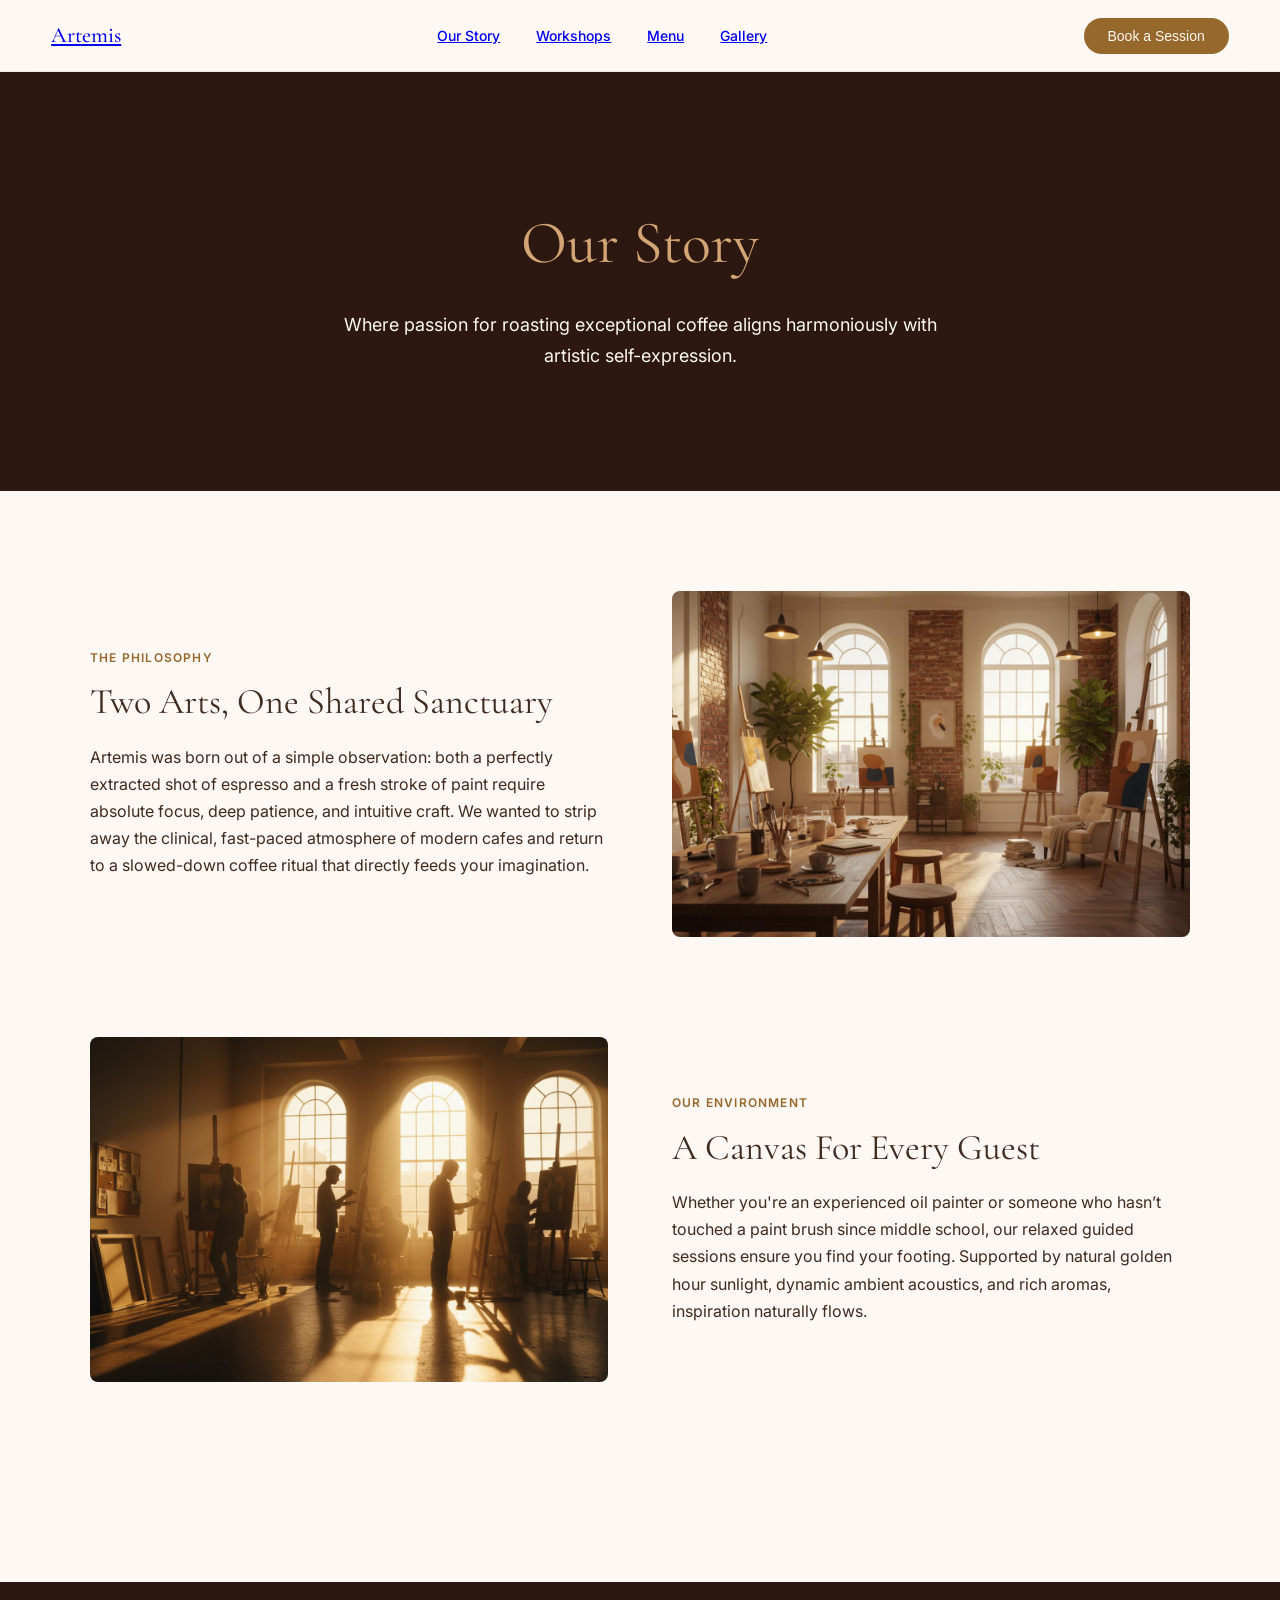
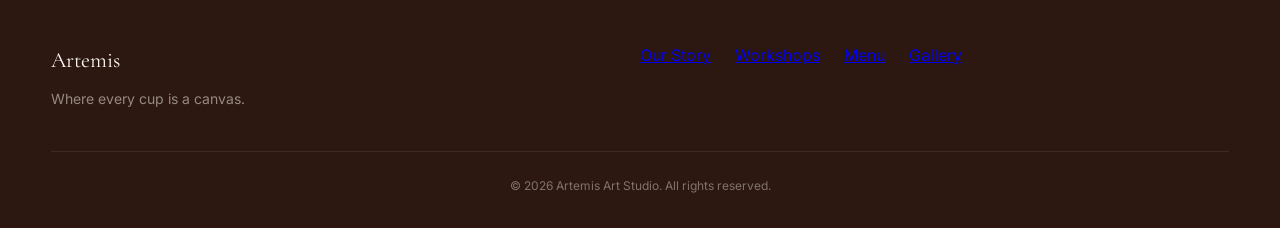
==== about.html @ abfa1f5e "new website" ====
<!DOCTYPE html>
<html lang="en">
<head>
<meta charset="UTF-8">
<meta name="viewport" content="width=device-width, initial-scale=1.0">
<title>Our Story &mdash; Artemis Art Studio</title>
<link rel="preconnect" href="https://fonts.googleapis.com">
<link rel="preconnect" href="https://fonts.gstatic.com" crossorigin>
<link href="https://fonts.googleapis.com/css2?family=Cormorant+Garamond:ital,wght@0,400;0,500;0,600;1,400&family=Inter:wght@400;500;600&display=swap" rel="stylesheet">
<style>
*,*::before,*::after{margin:0;padding:0;box-sizing:border-box}
:root{
  --primary:#3D2B1F;--secondary:#96682C;--accent:#D4A574;--bg:#FDF8F3;--surface:#F5EDE4;--surface-dark:#2C1810;
}
body{font-family:'Inter',sans-serif;color:var(--primary);background:var(--bg);line-height:1.7;padding-top:72px;}
h1,h2,h3{font-family:'Cormorant Garamond',serif;font-weight:400;}
img{max-width:100%;display:block;border-radius:8px;}

/* ===== NAVIGATION ===== */
.nav{position:fixed;top:0;left:0;right:0;height:72px;background:rgba(253,248,243,0.92);backdrop-filter:blur(12px);border-bottom:1px solid rgba(150,104,44,0.1);z-index:100;display:flex;align-items:center;justify-content:space-between;padding:0 4vw;}
.nav-logo{font-family:'Cormorant Garamond',serif;font-size:22px;font-weight:500;}
.nav-links{display:flex;align-items:center;gap:36px;list-style:none;}
.nav-links a{font-size:14px;font-weight:500;}
.nav-cta{font-size:14px;font-weight:500;background:var(--secondary);color:var(--bg);padding:10px 24px;border-radius:100px;border:none;cursor:pointer;}

/* ===== STORY CONTENT ===== */
.story-hero{background:var(--surface-dark);color:var(--bg);padding:120px 4vw;text-align:center;}
.story-hero h1{font-size:clamp(40px,6vw,60px);color:var(--accent);margin-bottom:16px;}
.story-hero p{font-size:18px;max-width:600px;margin:0 auto;opacity:0.8;}

.section{padding:100px 4vw;}
.container{max-width:1100px;margin:0 auto;}
.split-block{display:grid;grid-template-columns:1fr 1fr;gap:64px;align-items:center;margin-bottom:100px;}
.split-block:nth-child(even){direction:rtl;}
.split-block:nth-child(even) .text-side{direction:ltr;}
.label{font-size:12px;font-weight:600;text-transform:uppercase;color:var(--secondary);letter-spacing:0.1em;margin-bottom:12px;display:block;}
.split-block h2{font-size:36px;margin-bottom:20px;line-height:1.2;}

/* ===== FOOTER ===== */
.footer{background:var(--surface-dark);padding:60px 4vw 32px;color:var(--bg);}
.footer-inner{max-width:1200px;margin:0 auto;display:grid;grid-template-columns:1fr 1fr;border-bottom:1px solid rgba(253,248,243,0.08);padding-bottom:40px;}
.footer-brand{font-family:'Cormorant Garamond',serif;font-size:22px;margin-bottom:8px;}
.footer-links{list-style:none;display:flex;gap:24px;}
.footer-bottom{text-align:center;padding-top:24px;font-size:12px;opacity:0.4;}

/* ===== ANIMATIONS ===== */
.fade-up{opacity:0;transform:translateY(30px);transition:all 0.8s ease;}
.fade-up.visible{opacity:1;transform:translateY(0);}

@media(max-width:768px){
  .nav-links, .nav-cta{display:none}
  .split-block{grid-template-columns:1fr;gap:32px;}
  .split-block:nth-child(even){direction:ltr;}
}
</style>
</head>
<body>

<nav class="nav">
  <a href="artemis-art-studio.html" class="nav-logo">Artemis</a>
  <ul class="nav-links">
    <li><a href="about.html">Our Story</a></li>
    <li><a href="workshops.html">Workshops</a></li>
    <li><a href="menu.html">Menu</a></li>
    <li><a href="gallery.html">Gallery</a></li>
  </ul>
  <button class="nav-cta" onclick="window.location.href='workshops.html'">Book a Session</button>
</nav>

<header class="story-hero">
  <h1 class="fade-up">Our Story</h1>
  <p class="fade-up">Where passion for roasting exceptional coffee aligns harmoniously with artistic self-expression.</p>
</header>

<main class="section">
  <div class="container">
    <div class="split-block fade-up">
      <div class="text-side">
        <span class="label">The Philosophy</span>
        <h2>Two Arts, One Shared Sanctuary</h2>
        <p>Artemis was born out of a simple observation: both a perfectly extracted shot of espresso and a fresh stroke of paint require absolute focus, deep patience, and intuitive craft. We wanted to strip away the clinical, fast-paced atmosphere of modern cafes and return to a slowed-down coffee ritual that directly feeds your imagination.</p>
      </div>
      <div><img src="images/studio-interior.jpg" alt="Artemis space"></div>
    </div>

    <div class="split-block fade-up">
      <div class="text-side">
        <span class="label">Our Environment</span>
        <h2>A Canvas For Every Guest</h2>
        <p>Whether you're an experienced oil painter or someone who hasn’t touched a paint brush since middle school, our relaxed guided sessions ensure you find your footing. Supported by natural golden hour sunlight, dynamic ambient acoustics, and rich aromas, inspiration naturally flows.</p>
      </div>
      <div><img src="images/golden-hour.jpg" alt="Golden hour painting"></div>
    </div>
  </div>
</main>

<footer class="footer">
  <div class="footer-inner">
    <div>
      <div class="footer-brand">Artemis</div>
      <p style="opacity:0.5; font-size:14px;">Where every cup is a canvas.</p>
    </div>
    <ul class="footer-links">
      <li><a href="about.html">Our Story</a></li>
      <li><a href="workshops.html">Workshops</a></li>
      <li><a href="menu.html">Menu</a></li>
      <li><a href="gallery.html">Gallery</a></li>
    </ul>
  </div>
  <div class="footer-bottom">&copy; 2026 Artemis Art Studio. All rights reserved.</div>
</footer>

<script>
(function(){
  const observer = new IntersectionObserver((entries) => {
    entries.forEach(entry => {
      if (entry.isIntersecting) {
        entry.target.classList.add('visible');
        observer.unobserve(entry.target);
      }
    });
  }, { threshold: 0.15 });
  document.querySelectorAll('.fade-up').forEach(el => observer.observe(el));
})();
</script>
</body>
</html>
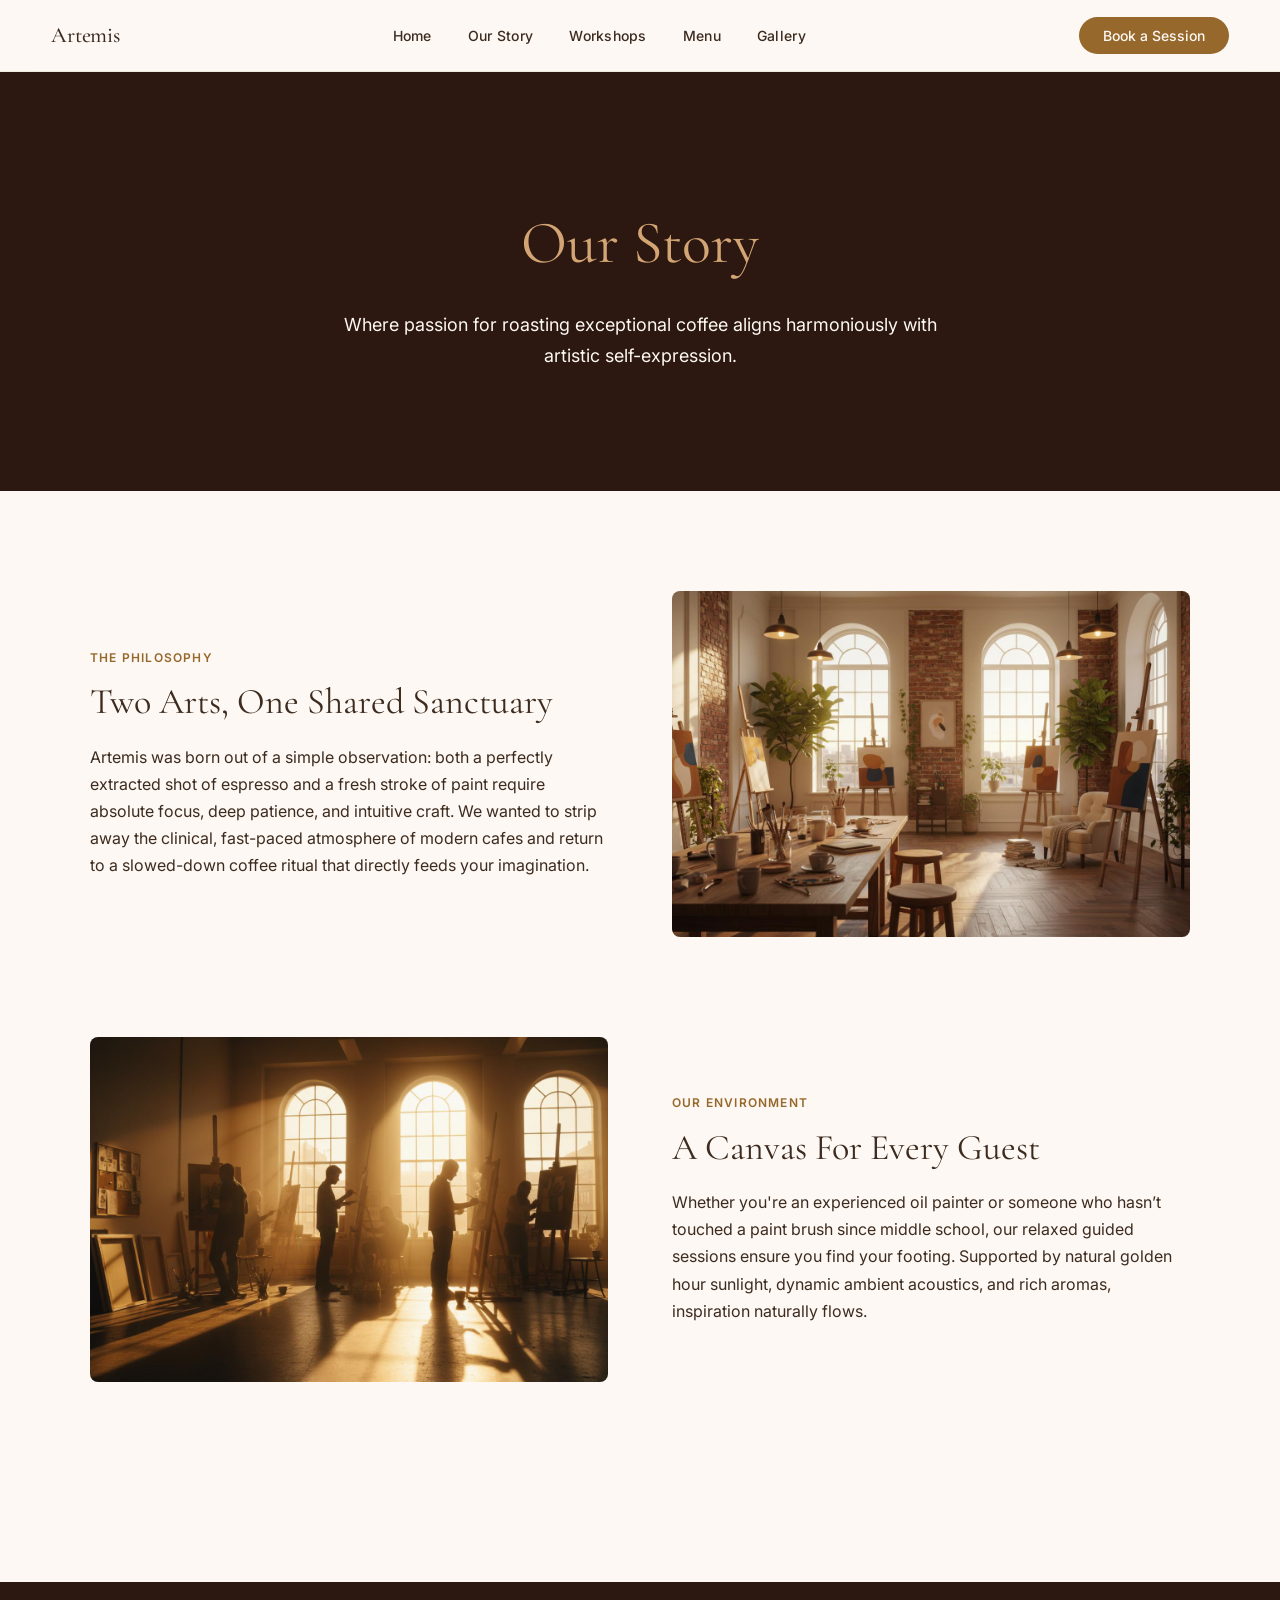
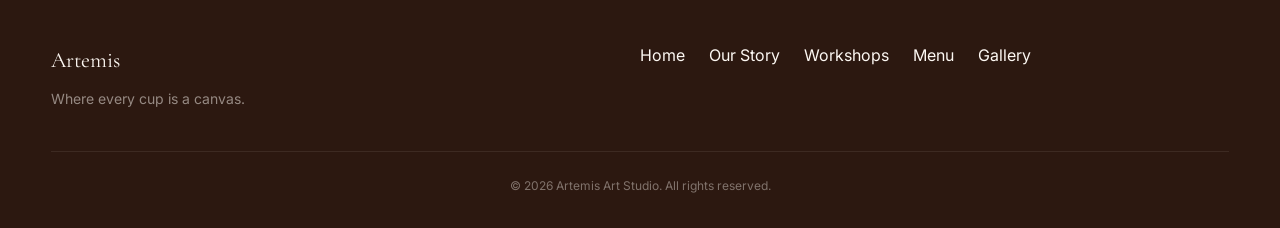
==== commit 2be1a4ff: "New final website" ====
--- a/about.html
+++ b/about.html
@@ -16,12 +16,72 @@
 h1,h2,h3{font-family:'Cormorant Garamond',serif;font-weight:400;}
 img{max-width:100%;display:block;border-radius:8px;}
 
+a{text-decoration:none;color:inherit}
+
 /* ===== NAVIGATION ===== */
-.nav{position:fixed;top:0;left:0;right:0;height:72px;background:rgba(253,248,243,0.92);backdrop-filter:blur(12px);border-bottom:1px solid rgba(150,104,44,0.1);z-index:100;display:flex;align-items:center;justify-content:space-between;padding:0 4vw;}
-.nav-logo{font-family:'Cormorant Garamond',serif;font-size:22px;font-weight:500;}
-.nav-links{display:flex;align-items:center;gap:36px;list-style:none;}
-.nav-links a{font-size:14px;font-weight:500;}
-.nav-cta{font-size:14px;font-weight:500;background:var(--secondary);color:var(--bg);padding:10px 24px;border-radius:100px;border:none;cursor:pointer;}
+.nav{
+  position:fixed;
+  top:0;left:0;right:0;
+  height:72px;
+  background:rgba(253,248,243,0.92);
+  backdrop-filter:blur(12px);
+  -webkit-backdrop-filter:blur(12px);
+  border-bottom:1px solid rgba(150,104,44,0.1);
+  z-index:100;
+  display:flex;
+  align-items:center;
+  justify-content:space-between;
+  padding:0 4vw;
+}
+.nav-logo{
+  font-family:'Cormorant Garamond',serif;
+  font-size:22px;
+  font-weight:500;
+  color:var(--primary);
+  letter-spacing:-0.01em;
+}
+.nav-links{
+  display:flex;
+  align-items:center;
+  gap:36px;
+  list-style:none;
+}
+.nav-links a{
+  font-family:'Inter',sans-serif;
+  font-size:14px;
+  font-weight:500;
+  letter-spacing:0.02em;
+  color:var(--primary);
+  transition:color 0.3s ease;
+  position:relative;
+}
+.nav-links a::after{
+  content:'';
+  position:absolute;
+  bottom:-4px;left:0;
+  width:0;height:1.5px;
+  background:var(--secondary);
+  transition:width 0.3s ease;
+}
+.nav-links a:hover{color:var(--secondary)}
+.nav-links a:hover::after{width:100%}
+.nav-cta{
+  font-family:'Inter',sans-serif;
+  font-size:14px;
+  font-weight:500;
+  background:var(--secondary);
+  color:var(--bg);
+  padding:10px 24px;
+  border-radius:100px;
+  border:none;
+  cursor:pointer;
+  transition:all 0.3s ease;
+}
+.nav-cta:hover{
+  background:var(--primary);
+  transform:translateY(-1px);
+}
+.nav-toggle{display:none}
 
 /* ===== STORY CONTENT ===== */
 .story-hero{background:var(--surface-dark);color:var(--bg);padding:120px 4vw;text-align:center;}
@@ -48,9 +108,34 @@
 .fade-up.visible{opacity:1;transform:translateY(0);}
 
 @media(max-width:768px){
-  .nav-links, .nav-cta{display:none}
-  .split-block{grid-template-columns:1fr;gap:32px;}
-  .split-block:nth-child(even){direction:ltr;}
+  .nav-links,.nav-cta{display:none}
+  .nav-toggle{
+    display:block;
+    background:none;
+    border:none;
+    font-size:24px;
+    cursor:pointer;
+    color:var(--primary);
+  }
+  .hero-inner{
+    grid-template-columns:1fr;
+    text-align:center;
+    gap:60px;
+    padding-top:100px;
+    padding-bottom:60px;
+  }
+  .hero-headline{max-width:100%}
+  .hero-subtitle{margin:24px auto 0}
+  .hero-visual{order:-1}
+  .intro-grid{grid-template-columns:1fr}
+  .workshop-card{min-width:320px}
+  .featured-grid{grid-template-columns:1fr}
+  .featured-image{min-height:300px}
+  .featured-text{padding:48px 24px}
+  .visit-grid{grid-template-columns:1fr}
+  .footer-grid{grid-template-columns:1fr;text-align:center}
+  .footer-social{justify-content:center}
+  .section{padding:80px 5vw}
 }
 </style>
 </head>
@@ -59,12 +144,14 @@
 <nav class="nav">
   <a href="artemis-art-studio.html" class="nav-logo">Artemis</a>
   <ul class="nav-links">
+    <li><a href="index.html">Home</a></li>
     <li><a href="about.html">Our Story</a></li>
     <li><a href="workshops.html">Workshops</a></li>
     <li><a href="menu.html">Menu</a></li>
     <li><a href="gallery.html">Gallery</a></li>
   </ul>
   <button class="nav-cta" onclick="window.location.href='workshops.html'">Book a Session</button>
+  <button class="nav-toggle" onclick="toggleMobileNav()">&#9776;</button>
 </nav>
 
 <header class="story-hero">
@@ -101,6 +188,7 @@
       <p style="opacity:0.5; font-size:14px;">Where every cup is a canvas.</p>
     </div>
     <ul class="footer-links">
+      <li><a href="artemis-art-studio.html">Home</a></li>
       <li><a href="about.html">Our Story</a></li>
       <li><a href="workshops.html">Workshops</a></li>
       <li><a href="menu.html">Menu</a></li>
@@ -111,6 +199,34 @@
 </footer>
 
 <script>
+function toggleMobileNav() {
+  const navLinks = document.querySelector('.nav-links');
+  const isHidden = navLinks.style.display === 'flex';
+  navLinks.style.display = isHidden ? 'none' : 'flex';
+  if (!isHidden) {
+    navLinks.style.position = 'absolute';
+    navLinks.style.top = '72px';
+    navLinks.style.left = '0';
+    navLinks.style.right = '0';
+    navLinks.style.flexDirection = 'column';
+    navLinks.style.background = 'rgba(253,248,243,0.98)';
+    navLinks.style.padding = '24px';
+    navLinks.style.gap = '20px';
+    navLinks.style.boxShadow = '0 4px 20px rgba(0,0,0,0.08)';
+    navLinks.style.backdropFilter = 'blur(12px)';
+    navLinks.style.zIndex = '99';
+  }
+}
+
+window.addEventListener('scroll', () => {
+  const nav = document.querySelector('.nav');
+  if (window.scrollY > 50) {
+    nav.style.boxShadow = '0 2px 20px rgba(44,24,16,0.06)';
+  } else {
+    nav.style.boxShadow = 'none';
+  }
+});
+
 (function(){
   const observer = new IntersectionObserver((entries) => {
     entries.forEach(entry => {
